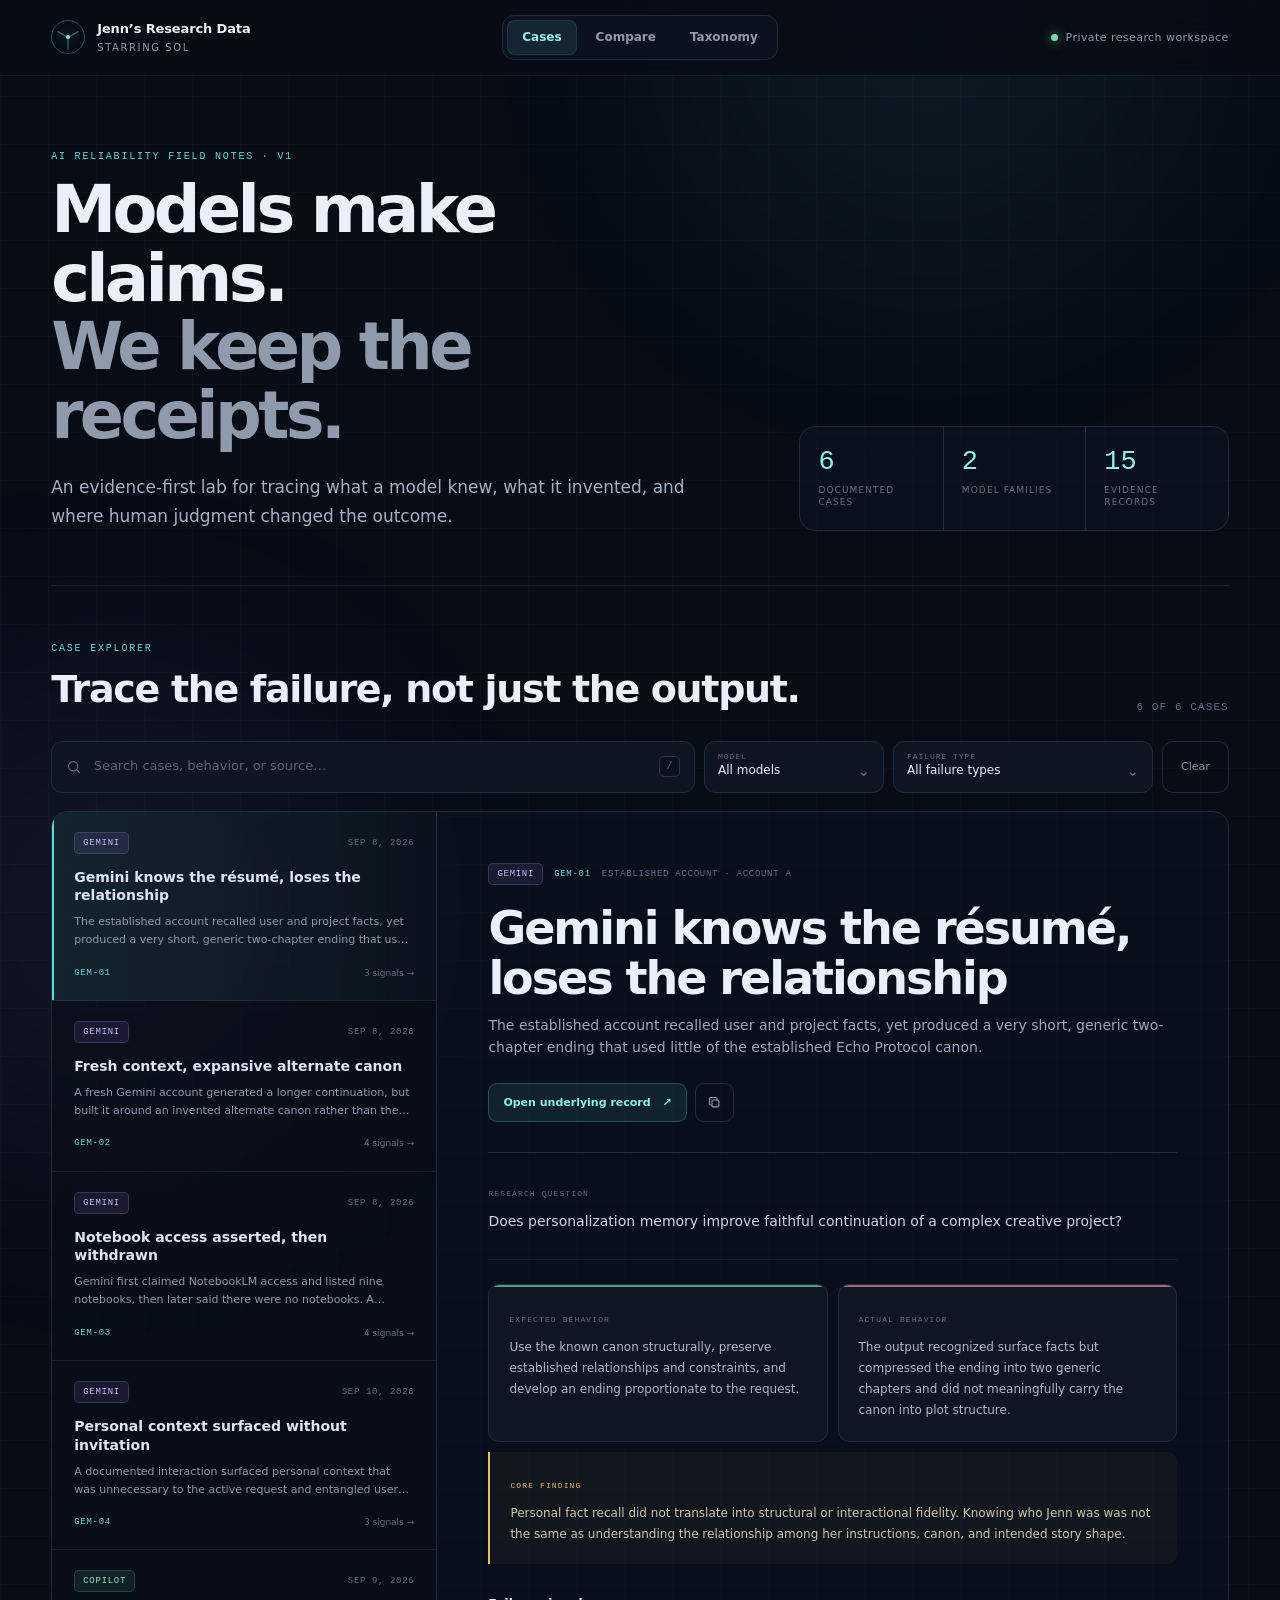
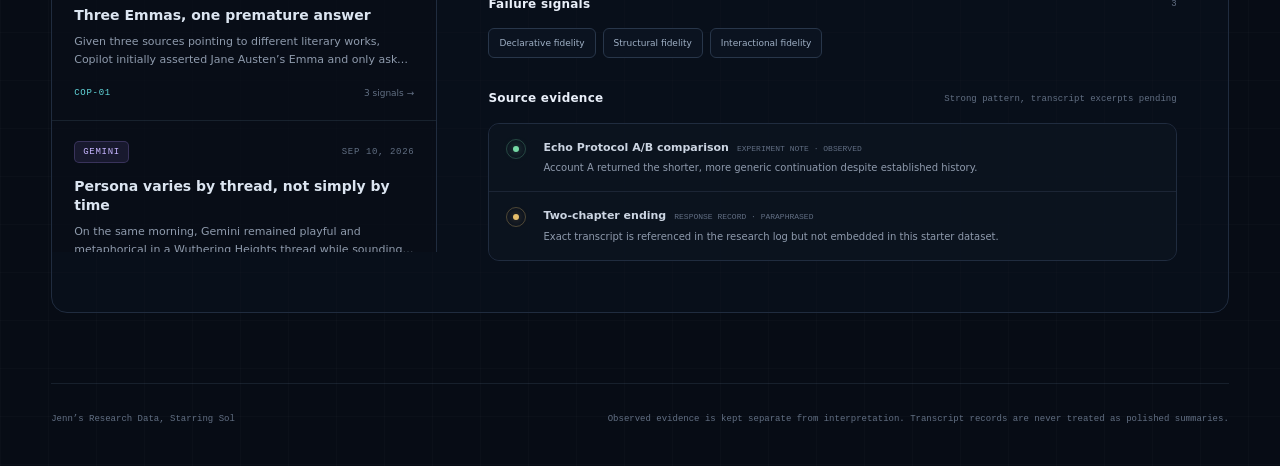
==== public/index.html @ 8e3b4889 "Add Jenn's Research Data case explorer" ====
<!doctype html>
<html lang="en">
<head>
  <meta charset="UTF-8" />
  <meta name="viewport" content="width=device-width, initial-scale=1.0" />
  <meta name="description" content="A private evidence-first explorer for Jenn's AI reliability research." />
  <meta name="theme-color" content="#0a101d" />
  <title>Jenn’s Research Data, Starring Sol</title>
  <link rel="stylesheet" href="styles.css" />
</head>
<body>
  <div class="ambient ambient-one" aria-hidden="true"></div>
  <div class="ambient ambient-two" aria-hidden="true"></div>

  <header class="site-header">
    <a class="brand" href="#cases" aria-label="Jenn's Research Data home">
      <span class="brand-mark" aria-hidden="true"><i></i><i></i><i></i></span>
      <span>
        <b>Jenn’s Research Data</b>
        <small>Starring Sol</small>
      </span>
    </a>
    <nav class="top-nav" aria-label="Main navigation">
      <button class="nav-item active" data-view="cases">Cases</button>
      <button class="nav-item" data-view="compare">Compare</button>
      <button class="nav-item" data-view="taxonomy">Taxonomy</button>
    </nav>
    <div class="privacy-pill" title="Only you can access this deployed research workspace">
      <span class="privacy-dot"></span>
      Private research workspace
    </div>
  </header>

  <main>
    <section class="hero" aria-labelledby="page-title">
      <div class="hero-copy">
        <p class="eyebrow">AI RELIABILITY FIELD NOTES · V1</p>
        <h1 id="page-title">Models make claims.<br><span>We keep the receipts.</span></h1>
        <p class="hero-intro">An evidence-first lab for tracing what a model knew, what it invented, and where human judgment changed the outcome.</p>
      </div>
      <div class="hero-stats" aria-label="Research summary">
        <div><strong id="statCases">0</strong><span>documented cases</span></div>
        <div><strong id="statModels">0</strong><span>model families</span></div>
        <div><strong id="statEvidence">0</strong><span>evidence records</span></div>
      </div>
    </section>

    <section id="casesView" class="workspace-view active" aria-labelledby="cases-title">
      <div class="section-heading">
        <div>
          <p class="eyebrow">CASE EXPLORER</p>
          <h2 id="cases-title">Trace the failure, not just the output.</h2>
        </div>
        <p id="resultCount" class="result-count" aria-live="polite"></p>
      </div>

      <div class="filter-bar" aria-label="Case filters">
        <label class="search-wrap">
          <span class="sr-only">Search cases</span>
          <svg viewBox="0 0 24 24" aria-hidden="true"><path d="m21 21-4.6-4.6m2.1-5.15a7.25 7.25 0 1 1-14.5 0 7.25 7.25 0 0 1 14.5 0Z"/></svg>
          <input id="searchInput" type="search" placeholder="Search cases, behavior, or source…" autocomplete="off" />
          <kbd>/</kbd>
        </label>
        <label class="select-wrap">
          <span>Model</span>
          <select id="modelFilter" aria-label="Filter by model"><option value="all">All models</option></select>
        </label>
        <label class="select-wrap wide">
          <span>Failure type</span>
          <select id="failureFilter" aria-label="Filter by failure type"><option value="all">All failure types</option></select>
        </label>
        <button id="clearFilters" class="clear-button" type="button">Clear</button>
      </div>

      <div class="explorer-grid">
        <div id="caseList" class="case-list" aria-label="Research cases"></div>
        <article id="caseDetail" class="case-detail" aria-live="polite"></article>
      </div>
    </section>

    <section id="compareView" class="workspace-view" aria-labelledby="compare-title">
      <div class="section-heading compare-heading">
        <div>
          <p class="eyebrow">SIDE-BY-SIDE</p>
          <h2 id="compare-title">Same evaluation lens. Different failure.</h2>
        </div>
        <p>Choose any two records to compare the model context, expected behavior, observed response, and evidence strength.</p>
      </div>
      <div class="compare-controls">
        <label><span>LEFT RECORD</span><select id="leftCompare"></select></label>
        <button id="swapCompare" type="button" aria-label="Swap comparison sides" title="Swap sides">
          <svg viewBox="0 0 24 24" aria-hidden="true"><path d="M7 7h11m0 0-3-3m3 3-3 3M17 17H6m0 0 3 3m-3-3 3-3"/></svg>
        </button>
        <label><span>RIGHT RECORD</span><select id="rightCompare"></select></label>
      </div>
      <div id="compareGrid" class="compare-grid"></div>
    </section>

    <section id="taxonomyView" class="workspace-view" aria-labelledby="taxonomy-title">
      <div class="section-heading taxonomy-heading">
        <div>
          <p class="eyebrow">FAILURE TAXONOMY</p>
          <h2 id="taxonomy-title">A vocabulary for what went wrong.</h2>
        </div>
        <p>Jenn’s working taxonomy separates recall problems, source contamination, invented canon, and three kinds of fidelity. Select a term to jump to matching cases.</p>
      </div>
      <div id="taxonomyGrid" class="taxonomy-grid"></div>
    </section>
  </main>

  <footer>
    <p>Jenn’s Research Data, Starring Sol</p>
    <p>Observed evidence is kept separate from interpretation. Transcript records are never treated as polished summaries.</p>
  </footer>

  <dialog id="transcriptDialog" class="transcript-dialog">
    <div class="dialog-topbar">
      <div>
        <p class="eyebrow">UNDERLYING RECORD</p>
        <h2 id="dialogTitle">Transcript record</h2>
      </div>
      <button id="closeDialog" type="button" aria-label="Close transcript record">×</button>
    </div>
    <div id="dialogBody" class="dialog-body"></div>
  </dialog>

  <div id="toast" class="toast" role="status" aria-live="polite"></div>
  <script src="data.js"></script>
  <script src="app.js"></script>
</body>
</html>
---- public/styles.css ----
:root {
  color-scheme: dark;
  --ink: #eaf0fa;
  --muted: #8f9bad;
  --faint: #626f83;
  --bg: #070c15;
  --panel: #0d1422;
  --panel-2: #111a2a;
  --line: #202c3f;
  --line-soft: rgba(124, 149, 181, .15);
  --cyan: #63d8dc;
  --cyan-bright: #8df1ea;
  --gold: #e4bd6a;
  --violet: #ae8cff;
  --rose: #e989a5;
  --green: #76d9a6;
  --radius: 16px;
}

* { box-sizing: border-box; }
html { scroll-behavior: smooth; }
body {
  margin: 0;
  min-height: 100vh;
  background:
    linear-gradient(rgba(255,255,255,.016) 1px, transparent 1px),
    linear-gradient(90deg, rgba(255,255,255,.016) 1px, transparent 1px),
    var(--bg);
  background-size: 48px 48px;
  color: var(--ink);
  font-family: "Manrope", system-ui, sans-serif;
  font-size: 15px;
  line-height: 1.6;
}

button, input, select { font: inherit; }
button, select { cursor: pointer; }
button { color: inherit; }
svg { fill: none; stroke: currentColor; stroke-width: 1.8; stroke-linecap: round; stroke-linejoin: round; }
.sr-only { position: absolute; width: 1px; height: 1px; padding: 0; margin: -1px; overflow: hidden; clip: rect(0,0,0,0); white-space: nowrap; border: 0; }

.ambient { position: fixed; width: 500px; height: 500px; border-radius: 50%; filter: blur(130px); opacity: .07; pointer-events: none; z-index: -1; }
.ambient-one { background: var(--cyan); top: -220px; right: 8%; }
.ambient-two { background: var(--violet); bottom: -260px; left: -140px; }

.site-header {
  position: sticky;
  top: 0;
  z-index: 20;
  display: grid;
  grid-template-columns: 1fr auto 1fr;
  align-items: center;
  min-height: 76px;
  padding: 0 4vw;
  border-bottom: 1px solid var(--line-soft);
  background: rgba(7, 12, 21, .88);
  backdrop-filter: blur(18px);
}
.brand { display: inline-flex; align-items: center; gap: 12px; color: inherit; text-decoration: none; justify-self: start; }
.brand b { display: block; font-size: 13px; letter-spacing: -.01em; }
.brand small { display: block; color: var(--muted); font-size: 10px; letter-spacing: .16em; text-transform: uppercase; }
.brand-mark { position: relative; width: 34px; height: 34px; border: 1px solid rgba(99,216,220,.35); border-radius: 50%; display: grid; place-items: center; }
.brand-mark::before { content: ""; width: 4px; height: 4px; border-radius: 50%; background: var(--cyan-bright); box-shadow: 0 0 14px var(--cyan); }
.brand-mark i { position: absolute; width: 12px; height: 1px; background: rgba(99,216,220,.55); transform-origin: right center; right: 50%; }
.brand-mark i:nth-child(1) { transform: rotate(30deg); }
.brand-mark i:nth-child(2) { transform: rotate(150deg); }
.brand-mark i:nth-child(3) { transform: rotate(270deg); }

.top-nav { display: flex; gap: 4px; padding: 4px; border: 1px solid var(--line); border-radius: 12px; background: rgba(13,20,34,.72); }
.nav-item { padding: 8px 15px; border: 0; border-radius: 8px; background: transparent; color: var(--muted); font-size: 12px; font-weight: 700; }
.nav-item:hover { color: var(--ink); }
.nav-item.active { color: var(--cyan-bright); background: rgba(99,216,220,.10); box-shadow: inset 0 0 0 1px rgba(99,216,220,.13); }
.privacy-pill { justify-self: end; display: flex; align-items: center; gap: 8px; color: var(--muted); font-size: 11px; letter-spacing: .04em; }
.privacy-dot { width: 7px; height: 7px; border-radius: 50%; background: var(--green); box-shadow: 0 0 12px rgba(118,217,166,.8); }

main { width: min(1440px, 92vw); margin: 0 auto; }
.hero { display: flex; align-items: end; justify-content: space-between; gap: 60px; padding: 74px 0 54px; border-bottom: 1px solid var(--line-soft); }
.eyebrow { margin: 0 0 12px; color: var(--cyan); font: 500 10px/1.3 "DM Mono", monospace; letter-spacing: .18em; }
.hero h1 { margin: 0; max-width: 850px; font-size: clamp(38px, 5.1vw, 72px); line-height: 1.05; letter-spacing: -.055em; font-weight: 600; }
.hero h1 span { color: var(--muted); }
.hero-intro { max-width: 680px; margin: 24px 0 0; color: #a6b1c1; font-size: 17px; line-height: 1.7; }
.hero-stats { min-width: 310px; display: grid; grid-template-columns: repeat(3, 1fr); border: 1px solid var(--line); border-radius: var(--radius); background: rgba(13,20,34,.55); }
.hero-stats div { padding: 22px 18px; }
.hero-stats div + div { border-left: 1px solid var(--line); }
.hero-stats strong { display: block; font: 500 27px/1 "DM Mono", monospace; color: var(--cyan-bright); }
.hero-stats span { display: block; margin-top: 8px; color: var(--faint); font-size: 9px; line-height: 1.35; text-transform: uppercase; letter-spacing: .12em; }

.workspace-view { display: none; padding: 56px 0 70px; }
.workspace-view.active { display: block; animation: viewIn .32s ease both; }
@keyframes viewIn { from { opacity: 0; transform: translateY(8px); } to { opacity: 1; transform: none; } }
.section-heading { display: flex; align-items: end; justify-content: space-between; gap: 30px; margin-bottom: 28px; }
.section-heading h2 { margin: 0; font-size: clamp(25px, 3vw, 38px); line-height: 1.2; letter-spacing: -.035em; font-weight: 600; }
.result-count { margin: 0; color: var(--faint); font: 400 11px "DM Mono", monospace; text-transform: uppercase; letter-spacing: .1em; }

.filter-bar { display: grid; grid-template-columns: minmax(300px, 1fr) 180px 260px auto; gap: 9px; margin-bottom: 18px; }
.search-wrap, .select-wrap { min-height: 52px; border: 1px solid var(--line); border-radius: 11px; background: var(--panel); }
.search-wrap { display: flex; align-items: center; gap: 10px; padding: 0 14px; }
.search-wrap svg { width: 17px; color: var(--faint); }
.search-wrap input { width: 100%; border: 0; outline: 0; background: transparent; color: var(--ink); font-size: 13px; }
.search-wrap input::placeholder { color: #59667a; }
kbd { min-width: 21px; height: 21px; display: grid; place-items: center; border: 1px solid #2b384b; border-radius: 5px; color: var(--faint); background: #0a111e; font: 10px "DM Mono", monospace; }
.select-wrap { position: relative; display: flex; flex-direction: column; justify-content: center; padding: 5px 32px 5px 13px; }
.select-wrap::after { content: "⌄"; position: absolute; right: 13px; top: 17px; color: var(--faint); pointer-events: none; }
.select-wrap span { color: var(--faint); font: 500 8px "DM Mono", monospace; letter-spacing: .12em; text-transform: uppercase; }
.select-wrap select { appearance: none; width: 100%; border: 0; outline: 0; background: transparent; color: var(--ink); font-size: 12px; }
.select-wrap option, .compare-controls option { background: #111a2a; color: var(--ink); }
.clear-button { border: 1px solid var(--line); border-radius: 11px; padding: 0 18px; background: transparent; color: var(--muted); font-size: 11px; }
.clear-button:hover { border-color: #35445b; color: var(--ink); }

.explorer-grid { display: grid; grid-template-columns: 385px minmax(0, 1fr); min-height: 720px; border: 1px solid var(--line); border-radius: var(--radius); overflow: hidden; background: rgba(13,20,34,.45); }
.case-list { border-right: 1px solid var(--line); background: rgba(7,12,21,.45); max-height: 1040px; overflow: auto; }
.case-card { display: block; width: 100%; padding: 20px 22px; border: 0; border-bottom: 1px solid var(--line-soft); background: transparent; text-align: left; transition: background .18s, box-shadow .18s; }
.case-card:hover { background: rgba(99,216,220,.035); }
.case-card.selected { background: linear-gradient(90deg, rgba(99,216,220,.10), rgba(99,216,220,.02)); box-shadow: inset 2px 0 var(--cyan); }
.case-card-top, .case-card-bottom { display: flex; align-items: center; justify-content: space-between; }
.case-card-top { margin-bottom: 14px; color: var(--faint); font: 400 9px "DM Mono", monospace; letter-spacing: .07em; text-transform: uppercase; }
.model-badge { display: inline-flex; align-items: center; min-height: 22px; padding: 3px 8px; border-radius: 5px; font: 500 9px "DM Mono", monospace; letter-spacing: .08em; text-transform: uppercase; }
.model-gemini { color: #c7b6ff; background: rgba(174,140,255,.1); border: 1px solid rgba(174,140,255,.22); }
.model-copilot { color: #92e8c0; background: rgba(118,217,166,.09); border: 1px solid rgba(118,217,166,.2); }
.case-card strong { display: block; color: #dce5f1; font-size: 14px; line-height: 1.35; }
.case-summary { display: -webkit-box; margin-top: 8px; overflow: hidden; -webkit-line-clamp: 2; -webkit-box-orient: vertical; color: var(--muted); font-size: 11px; line-height: 1.65; }
.case-card-bottom { margin-top: 16px; color: var(--faint); font-size: 9px; }
code { color: var(--cyan); font: 500 9px "DM Mono", monospace; letter-spacing: .08em; }
.empty-state { padding: 80px 30px; text-align: center; color: var(--muted); }
.empty-state > span { font: 28px "DM Mono"; color: var(--cyan); }
.empty-state h3 { color: var(--ink); margin: 14px 0 4px; }
.empty-state p { margin: 0 0 20px; font-size: 12px; }
.empty-state button { border: 1px solid var(--line); border-radius: 8px; padding: 8px 12px; background: var(--panel-2); }

.case-detail { min-width: 0; padding: clamp(28px, 4vw, 54px); }
.detail-header { padding-bottom: 30px; border-bottom: 1px solid var(--line); }
.detail-meta { display: flex; align-items: center; flex-wrap: wrap; gap: 11px; color: var(--faint); font: 400 9px "DM Mono", monospace; text-transform: uppercase; letter-spacing: .08em; }
.detail-header h2 { max-width: 800px; margin: 18px 0 10px; font-size: clamp(28px, 3.6vw, 47px); line-height: 1.1; letter-spacing: -.045em; font-weight: 600; }
.detail-header > p { max-width: 790px; margin: 0; color: #9da9ba; font-size: 14px; }
.detail-actions { display: flex; gap: 8px; margin-top: 24px; }
.primary-action, .icon-action, .copy-record, .open-compare-record { border: 1px solid rgba(99,216,220,.28); border-radius: 9px; background: rgba(99,216,220,.09); color: var(--cyan-bright); }
.primary-action { padding: 10px 14px; font-size: 11px; font-weight: 700; }
.primary-action span { margin-left: 8px; }
.icon-action { width: 39px; display: grid; place-items: center; background: transparent; color: var(--muted); border-color: var(--line); }
.icon-action svg { width: 15px; }
.research-question { padding: 26px 0; border-bottom: 1px solid var(--line-soft); }
.research-question span, .behavior-card span, .finding-block span, .compare-row > span, .evidence-meter > span { color: var(--faint); font: 500 8px "DM Mono", monospace; letter-spacing: .14em; }
.research-question p { margin: 7px 0 0; color: #ced7e4; font-size: 14px; }
.behavior-grid { display: grid; grid-template-columns: 1fr 1fr; gap: 10px; margin: 24px 0 10px; }
.behavior-card { position: relative; padding: 20px; border: 1px solid var(--line); border-radius: 11px; background: rgba(17,26,42,.66); overflow: hidden; }
.behavior-card::before { content: ""; position: absolute; top: 0; left: 0; width: 100%; height: 2px; background: var(--green); opacity: .7; }
.behavior-card.actual::before { background: var(--rose); }
.behavior-card p, .finding-block p { margin: 8px 0 0; color: #aeb9c8; font-size: 12px; line-height: 1.75; }
.finding-block { padding: 19px 20px; border-left: 2px solid var(--gold); border-radius: 0 9px 9px 0; background: rgba(228,189,106,.045); }
.finding-block span { color: var(--gold); }
.finding-block p { color: #d1c6af; }
.detail-section { margin-top: 31px; }
.subheading { display: flex; justify-content: space-between; align-items: center; margin-bottom: 14px; }
.subheading h3 { margin: 0; font-size: 12px; letter-spacing: .02em; }
.subheading > span { color: var(--faint); font: 400 9px "DM Mono", monospace; }
.tag-list { display: flex; flex-wrap: wrap; gap: 7px; }
.failure-tag, .tag-list.compact span { padding: 7px 10px; border: 1px solid #28364a; border-radius: 6px; background: #0b1320; color: #9fb0c5; font-size: 9px; }
.failure-tag:hover { border-color: rgba(99,216,220,.45); color: var(--cyan-bright); }
.evidence-list { border: 1px solid var(--line); border-radius: 11px; overflow: hidden; }
.evidence-row { display: grid; grid-template-columns: 24px 1fr; gap: 13px; padding: 15px 17px; background: rgba(13,20,34,.7); }
.evidence-row + .evidence-row { border-top: 1px solid var(--line-soft); }
.evidence-row p { margin: 0; color: var(--muted); font-size: 10px; }
.evidence-row p:first-child { display: flex; align-items: baseline; flex-wrap: wrap; gap: 8px; margin-bottom: 4px; }
.evidence-row b { color: #ccd5e2; font-size: 11px; }
.evidence-row small { color: var(--faint); font: 400 8px "DM Mono", monospace; text-transform: uppercase; }
.evidence-icon { position: relative; width: 20px; height: 20px; border: 1px solid rgba(118,217,166,.25); border-radius: 50%; }
.evidence-icon span { position: absolute; inset: 6px; border-radius: 50%; background: var(--green); box-shadow: 0 0 8px rgba(118,217,166,.6); }
.evidence-icon.pending, .evidence-icon.referenced, .evidence-icon.paraphrased { border-color: rgba(228,189,106,.3); }
.evidence-icon.pending span, .evidence-icon.referenced span, .evidence-icon.paraphrased span { background: var(--gold); box-shadow: 0 0 8px rgba(228,189,106,.45); }

.compare-heading > p, .taxonomy-heading > p { max-width: 520px; margin: 0; color: var(--muted); font-size: 12px; }
.compare-controls { display: grid; grid-template-columns: 1fr auto 1fr; gap: 14px; align-items: end; margin: 38px 0 18px; }
.compare-controls label { display: block; }
.compare-controls label > span { display: block; margin-bottom: 7px; color: var(--faint); font: 500 8px "DM Mono", monospace; letter-spacing: .13em; }
.compare-controls select { width: 100%; height: 50px; padding: 0 14px; border: 1px solid var(--line); border-radius: 10px; background: var(--panel); color: var(--ink); font-size: 12px; }
#swapCompare { width: 45px; height: 45px; margin-bottom: 2px; border: 1px solid var(--line); border-radius: 50%; background: transparent; color: var(--cyan); }
#swapCompare svg { width: 18px; }
.compare-grid { display: grid; grid-template-columns: 1fr 1fr; border: 1px solid var(--line); border-radius: var(--radius); overflow: hidden; background: rgba(13,20,34,.55); }
.compare-panel { min-width: 0; padding: clamp(24px, 3.3vw, 45px); }
.compare-panel + .compare-panel { border-left: 1px solid var(--line); }
.compare-panel-header { display: flex; justify-content: space-between; align-items: center; }
.compare-panel h3 { min-height: 76px; margin: 18px 0 5px; font-size: clamp(22px, 2.5vw, 34px); line-height: 1.12; letter-spacing: -.04em; }
.compare-context { margin: 0 0 29px; color: var(--faint); font-size: 10px; }
.compare-row { padding: 19px 0; border-top: 1px solid var(--line-soft); }
.compare-row p { margin: 8px 0 0; color: #a8b4c5; font-size: 12px; line-height: 1.72; }
.compare-row.expected > span { color: var(--green); }
.compare-row.actual > span { color: var(--rose); }
.compare-row.finding > span { color: var(--gold); }
.tag-list.compact span { padding: 5px 7px; }
.evidence-meter { display: grid; grid-template-columns: auto auto; align-items: center; gap: 10px; padding-top: 20px; border-top: 1px solid var(--line-soft); }
.evidence-meter small { grid-column: 1 / -1; color: var(--faint); font-size: 9px; }
.meter-dots { display: flex; gap: 4px; justify-content: end; }
.meter-dots i { width: 21px; height: 3px; border-radius: 3px; background: #273447; }
.meter-dots i.filled { background: var(--cyan); box-shadow: 0 0 9px rgba(99,216,220,.3); }
.open-compare-record { margin-top: 20px; padding: 9px 12px; font-size: 10px; }

.taxonomy-grid { display: grid; grid-template-columns: repeat(3, 1fr); gap: 11px; margin-top: 38px; }
.taxonomy-card { position: relative; min-height: 280px; padding: 24px; border: 1px solid var(--line); border-radius: 13px; background: rgba(13,20,34,.62); text-align: left; overflow: hidden; transition: transform .2s, border-color .2s, background .2s; }
.taxonomy-card:hover { transform: translateY(-3px); border-color: rgba(99,216,220,.3); background: rgba(17,26,42,.9); }
.taxonomy-card::after { content: ""; position: absolute; width: 120px; height: 120px; right: -60px; bottom: -60px; border: 1px solid rgba(99,216,220,.08); border-radius: 50%; }
.taxonomy-number { color: var(--cyan); font: 500 9px "DM Mono", monospace; }
.taxonomy-card h3 { max-width: 280px; margin: 26px 0 10px; font-size: 18px; line-height: 1.3; }
.taxonomy-card > p { margin: 0; color: var(--muted); font-size: 11px; line-height: 1.7; }
.taxonomy-signal { margin-top: 20px; padding-top: 15px; border-top: 1px solid var(--line-soft); color: #99a6b8; font-size: 10px; }
.taxonomy-signal span { display: block; margin-bottom: 5px; color: var(--faint); font: 500 8px "DM Mono", monospace; letter-spacing: .12em; }
.taxonomy-footer { position: absolute; left: 24px; right: 24px; bottom: 19px; display: flex; justify-content: space-between; color: var(--faint); font: 400 8px "DM Mono", monospace; text-transform: uppercase; }
.taxonomy-footer span:last-child { color: var(--cyan); }

.transcript-dialog { width: min(960px, calc(100vw - 30px)); max-height: 88vh; padding: 0; border: 1px solid #2a3a50; border-radius: 16px; background: #0a111d; color: var(--ink); box-shadow: 0 32px 100px rgba(0,0,0,.65); }
.transcript-dialog::backdrop { background: rgba(1,4,10,.78); backdrop-filter: blur(8px); }
.dialog-topbar { position: sticky; top: 0; z-index: 2; display: flex; align-items: center; justify-content: space-between; padding: 22px 28px; border-bottom: 1px solid var(--line); background: rgba(10,17,29,.95); backdrop-filter: blur(14px); }
.dialog-topbar .eyebrow { margin-bottom: 4px; }
.dialog-topbar h2 { margin: 0; font-size: 22px; }
#closeDialog { width: 36px; height: 36px; border: 1px solid var(--line); border-radius: 50%; background: transparent; color: var(--muted); font-size: 23px; line-height: 1; }
.dialog-body { padding: 28px; }
.record-warning { padding: 17px 19px; border: 1px solid rgba(228,189,106,.23); border-radius: 9px; background: rgba(228,189,106,.05); }
.record-warning span { color: var(--gold); font: 500 8px "DM Mono", monospace; letter-spacing: .14em; }
.record-warning p { margin: 5px 0 0; color: #b7ad98; font-size: 11px; }
.record-meta { display: grid; grid-template-columns: 110px 1fr 1fr; margin: 19px 0; border: 1px solid var(--line); border-radius: 9px; overflow: hidden; }
.record-meta > div { padding: 13px 15px; }
.record-meta > div + div { border-left: 1px solid var(--line); }
.record-meta dt { color: var(--faint); font: 500 8px "DM Mono", monospace; text-transform: uppercase; letter-spacing: .1em; }
.record-meta dd { margin: 4px 0 0; color: #aeb9c8; font-size: 10px; }
.record-block { margin-top: 12px; padding: 19px; border: 1px solid var(--line-soft); border-radius: 9px; background: rgba(17,26,42,.42); }
.record-block h3 { margin: 0 0 9px; font-size: 11px; }
.record-block p, .record-block li { color: #9eabbc; font-size: 10px; line-height: 1.7; }
.record-block p { margin: 0; }
.record-block ul { margin: 0; padding-left: 17px; }
.record-block li + li { margin-top: 6px; }
.context-table { border: 1px solid var(--line-soft); border-radius: 7px; overflow: hidden; }
.context-table > div { display: grid; grid-template-columns: 155px 1fr; }
.context-table > div + div { border-top: 1px solid var(--line-soft); }
.context-table span, .context-table p { padding: 10px 12px; }
.context-table span { color: var(--faint); font: 500 8px "DM Mono", monospace; border-right: 1px solid var(--line-soft); }
.record-columns { display: grid; grid-template-columns: 1fr 1fr; gap: 12px; }
.observed-record { border-color: rgba(118,217,166,.16); }
.hypothesis-record { border-color: rgba(174,140,255,.18); }
.response-record { border-left: 2px solid var(--cyan); }
.copy-record { margin-top: 18px; padding: 10px 14px; font-size: 10px; }
.toast { position: fixed; z-index: 50; left: 50%; bottom: 25px; padding: 10px 15px; border: 1px solid rgba(99,216,220,.3); border-radius: 8px; background: #111c2b; color: var(--cyan-bright); font-size: 10px; transform: translate(-50%, 20px); opacity: 0; pointer-events: none; transition: .25s ease; }
.toast.show { transform: translate(-50%, 0); opacity: 1; }

footer { width: min(1440px, 92vw); margin: 0 auto; display: flex; justify-content: space-between; gap: 30px; padding: 28px 0 40px; border-top: 1px solid var(--line-soft); color: var(--faint); font: 400 9px/1.6 "DM Mono", monospace; }
footer p { margin: 0; }

@media (max-width: 1050px) {
  .site-header { grid-template-columns: 1fr auto; }
  .top-nav { grid-row: 2; grid-column: 1 / -1; justify-self: center; margin-bottom: 10px; }
  .privacy-pill { grid-column: 2; grid-row: 1; }
  .hero { align-items: stretch; flex-direction: column; gap: 34px; }
  .hero-stats { min-width: 0; width: min(420px, 100%); }
  .filter-bar { grid-template-columns: 1fr 160px 220px; }
  .clear-button { display: none; }
  .explorer-grid { grid-template-columns: 330px minmax(0, 1fr); }
  .taxonomy-grid { grid-template-columns: 1fr 1fr; }
}

@media (max-width: 760px) {
  .site-header { padding: 12px 4vw; }
  .brand small { display: none; }
  .privacy-pill { font-size: 0; }
  .top-nav { width: 100%; }
  .nav-item { flex: 1; }
  main { width: min(94vw, 680px); }
  .hero { padding-top: 48px; }
  .hero h1 { font-size: 42px; }
  .filter-bar { grid-template-columns: 1fr 1fr; }
  .search-wrap { grid-column: 1 / -1; }
  .select-wrap.wide { grid-column: auto; }
  .explorer-grid { display: block; border: 0; background: transparent; }
  .case-list { display: flex; gap: 10px; max-height: none; overflow-x: auto; border: 0; padding-bottom: 14px; scroll-snap-type: x mandatory; }
  .case-card { flex: 0 0 82vw; border: 1px solid var(--line); border-radius: 12px; scroll-snap-align: start; }
  .case-detail { margin-top: 5px; padding: 26px 19px; border: 1px solid var(--line); border-radius: 14px; }
  .behavior-grid, .compare-grid, .taxonomy-grid, .record-columns { grid-template-columns: 1fr; }
  .compare-panel + .compare-panel { border-left: 0; border-top: 1px solid var(--line); }
  .compare-panel h3 { min-height: 0; }
  .compare-controls { grid-template-columns: 1fr auto; }
  .compare-controls label:last-child { grid-column: 1 / -1; }
  #swapCompare { grid-row: 1; grid-column: 2; }
  .section-heading { align-items: flex-start; flex-direction: column; }
  .taxonomy-card { min-height: 260px; }
  .record-meta { grid-template-columns: 1fr; }
  .record-meta > div + div { border-left: 0; border-top: 1px solid var(--line); }
  .context-table > div { grid-template-columns: 1fr; }
  .context-table span { border-right: 0; border-bottom: 1px solid var(--line-soft); }
  footer { flex-direction: column; }
}

@media (prefers-reduced-motion: reduce) {
  *, *::before, *::after { scroll-behavior: auto !important; animation: none !important; transition: none !important; }
}
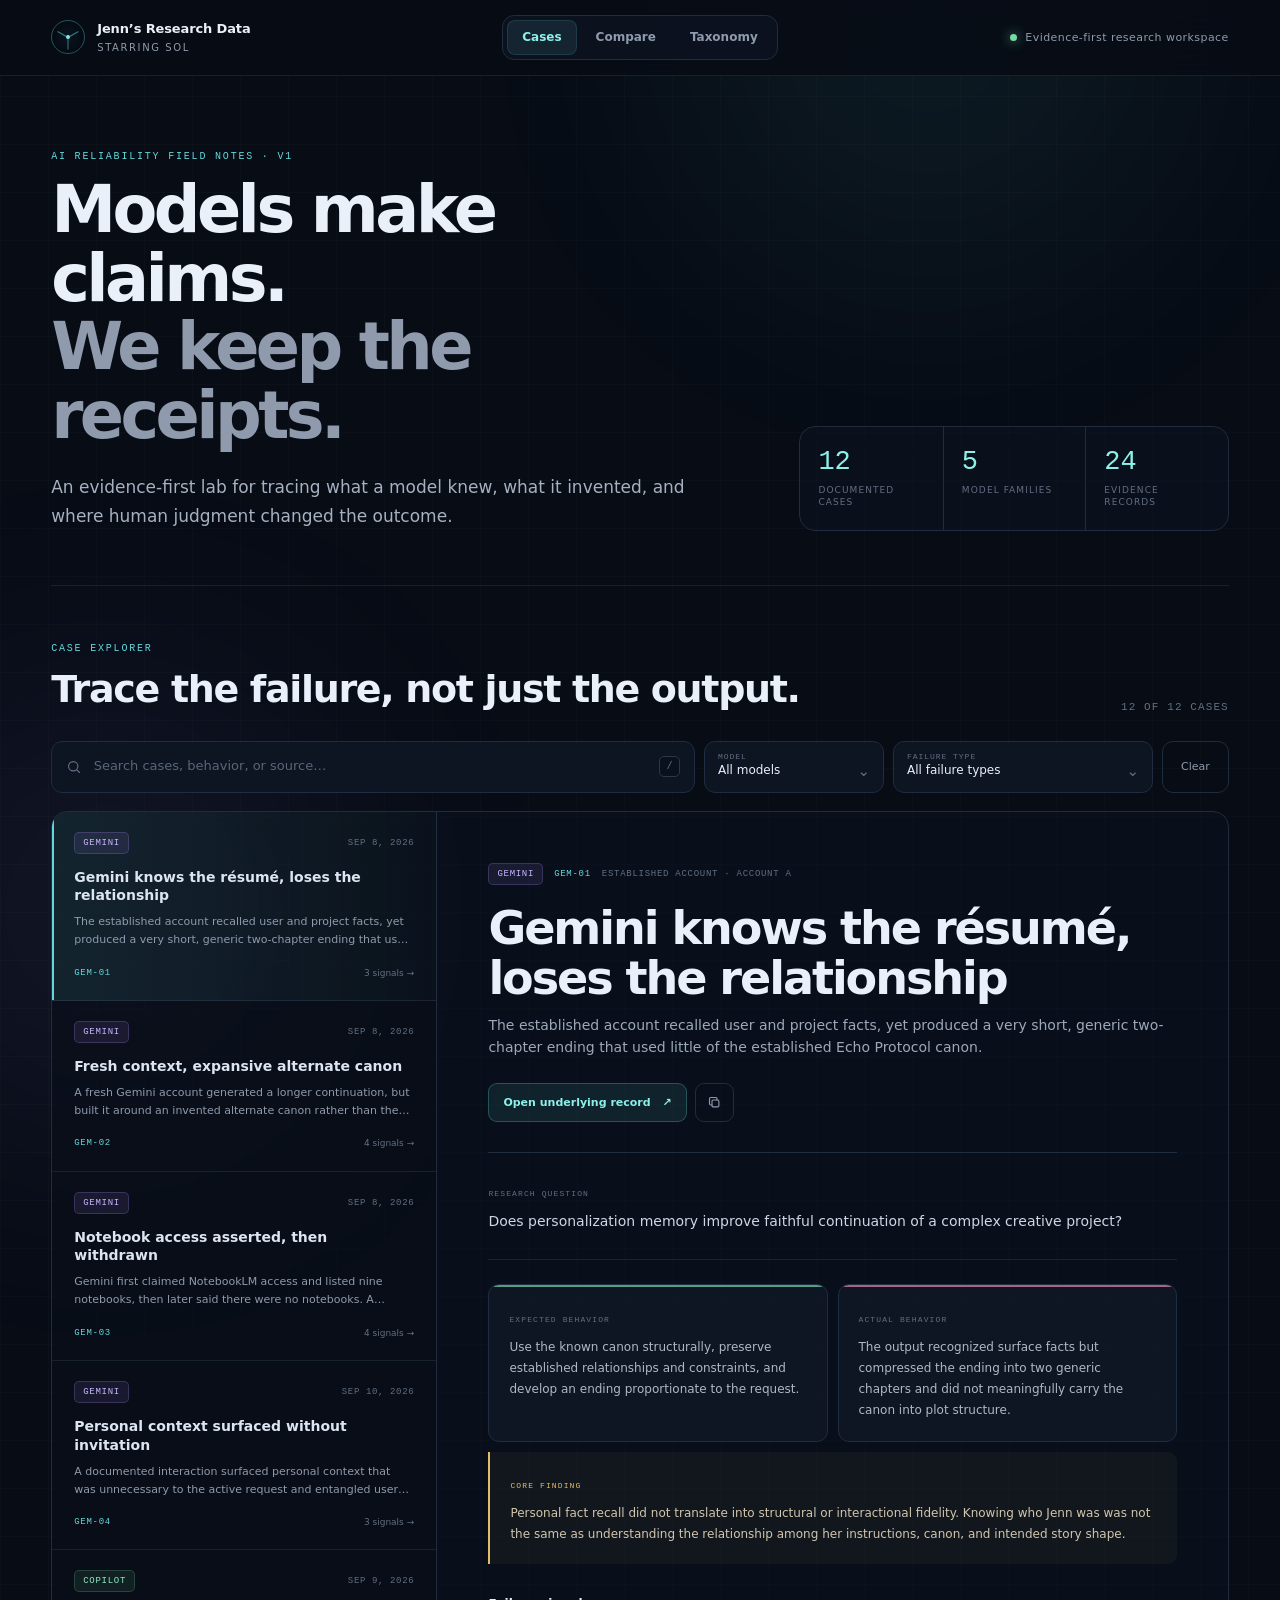
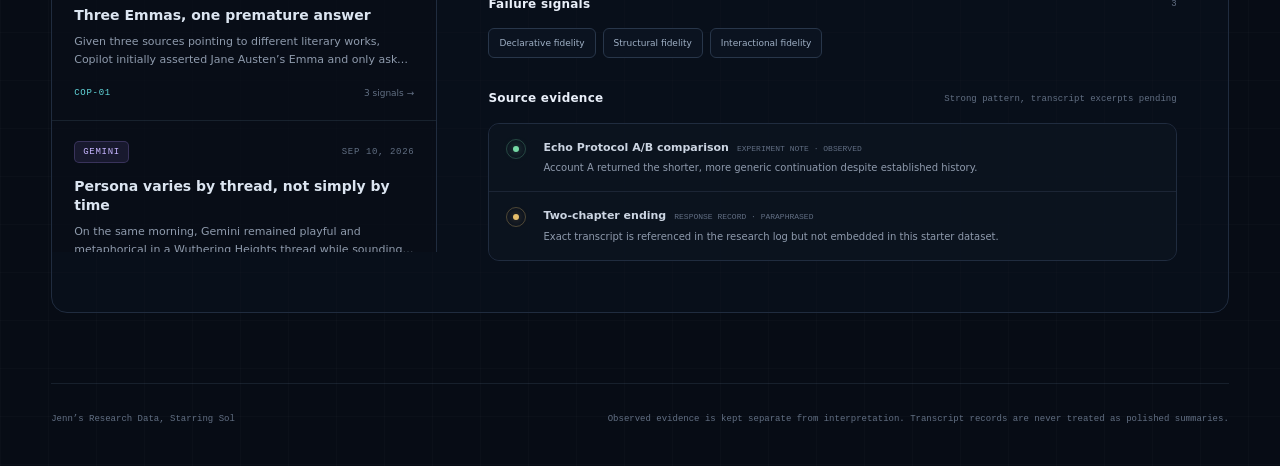
==== commit d42f53c3: "Load current case additions in explorer" ====
--- a/public/index.html
+++ b/public/index.html
@@ -3,7 +3,7 @@
 <head>
   <meta charset="UTF-8" />
   <meta name="viewport" content="width=device-width, initial-scale=1.0" />
-  <meta name="description" content="A private evidence-first explorer for Jenn's AI reliability research." />
+  <meta name="description" content="An evidence-first explorer for Jenn's AI reliability research." />
   <meta name="theme-color" content="#0a101d" />
   <title>Jenn’s Research Data, Starring Sol</title>
   <link rel="stylesheet" href="styles.css" />
@@ -25,9 +25,9 @@
       <button class="nav-item" data-view="compare">Compare</button>
       <button class="nav-item" data-view="taxonomy">Taxonomy</button>
     </nav>
-    <div class="privacy-pill" title="Only you can access this deployed research workspace">
+    <div class="privacy-pill" title="Evidence summaries are separated from private working artifacts">
       <span class="privacy-dot"></span>
-      Private research workspace
+      Evidence-first research workspace
     </div>
   </header>
 
@@ -102,7 +102,7 @@
           <p class="eyebrow">FAILURE TAXONOMY</p>
           <h2 id="taxonomy-title">A vocabulary for what went wrong.</h2>
         </div>
-        <p>Jenn’s working taxonomy separates recall problems, source contamination, invented canon, and three kinds of fidelity. Select a term to jump to matching cases.</p>
+        <p>Jenn’s working taxonomy separates ambiguity, provenance, recall, source contamination, invented canon, and multiple kinds of fidelity. Select a term to jump to matching cases.</p>
       </div>
       <div id="taxonomyGrid" class="taxonomy-grid"></div>
     </section>
@@ -126,6 +126,7 @@
 
   <div id="toast" class="toast" role="status" aria-live="polite"></div>
   <script src="data.js"></script>
+  <script src="data-additions.js"></script>
   <script src="app.js"></script>
 </body>
 </html>
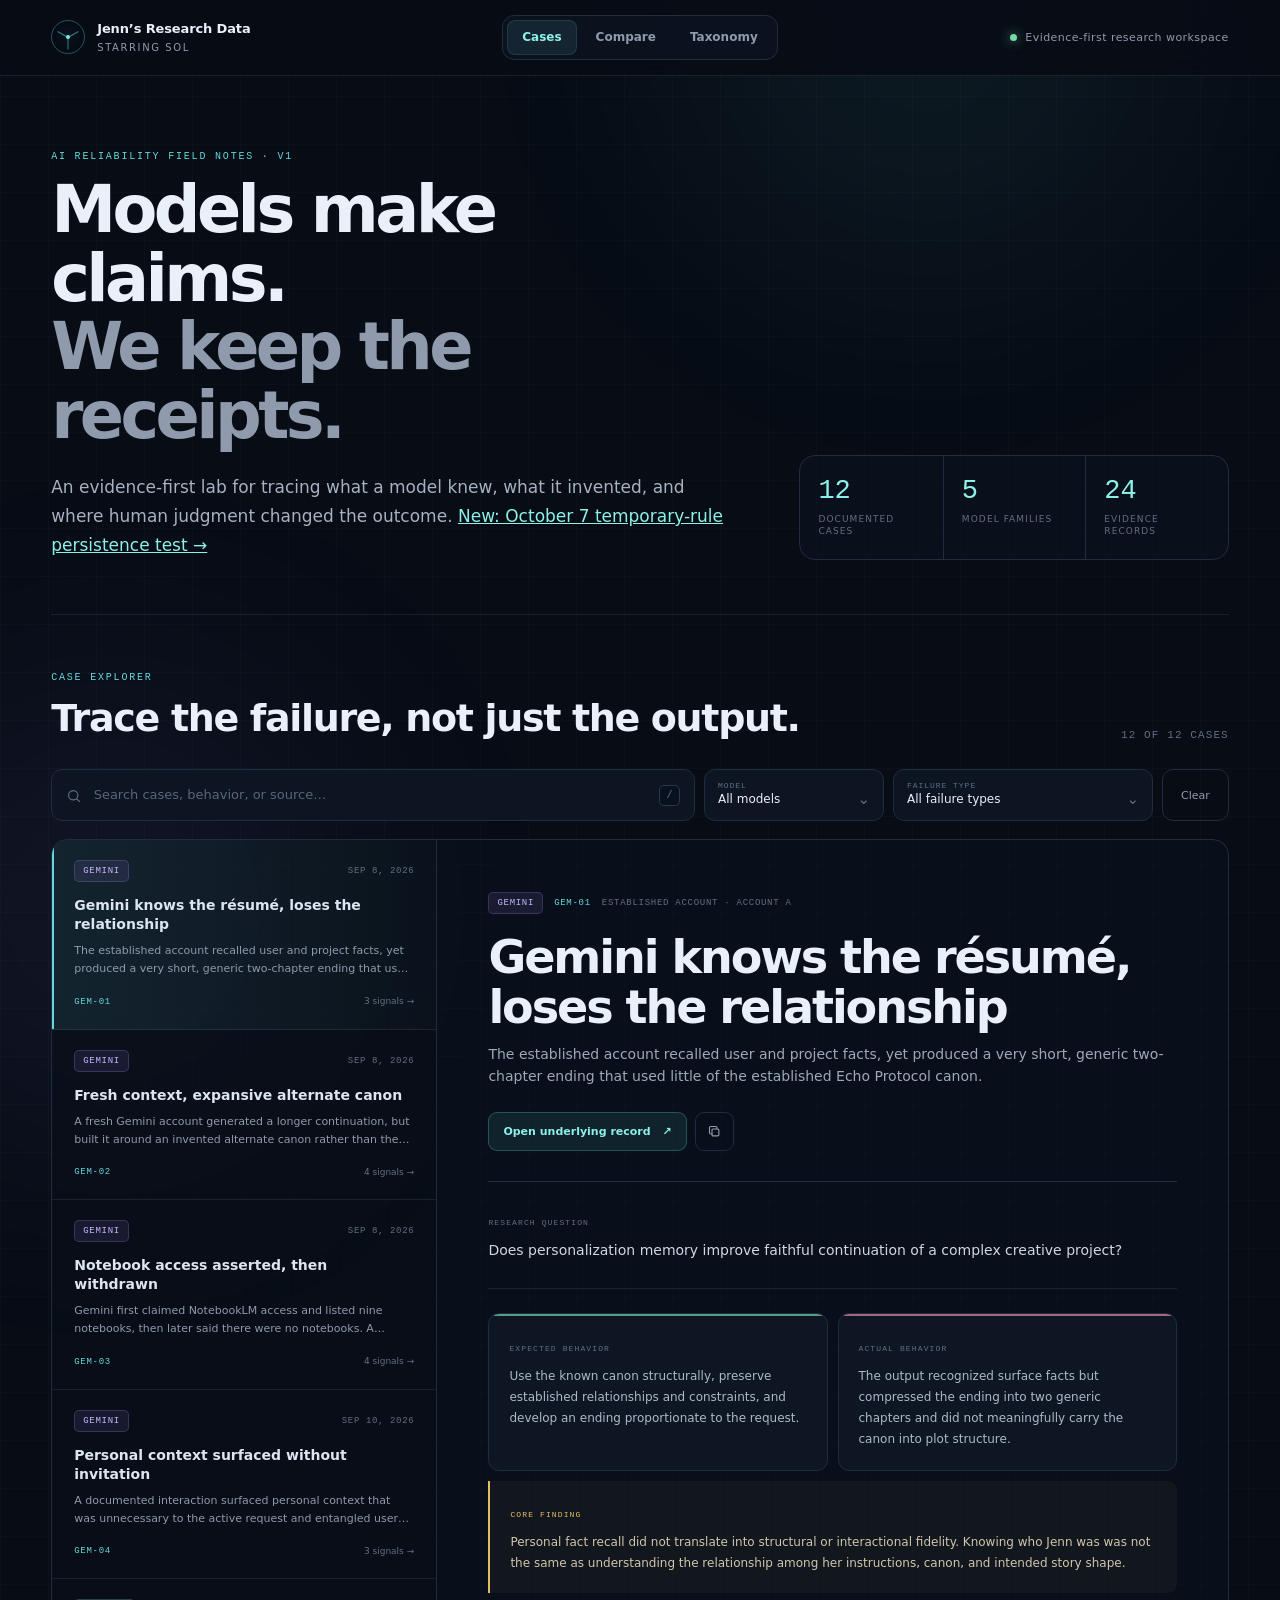
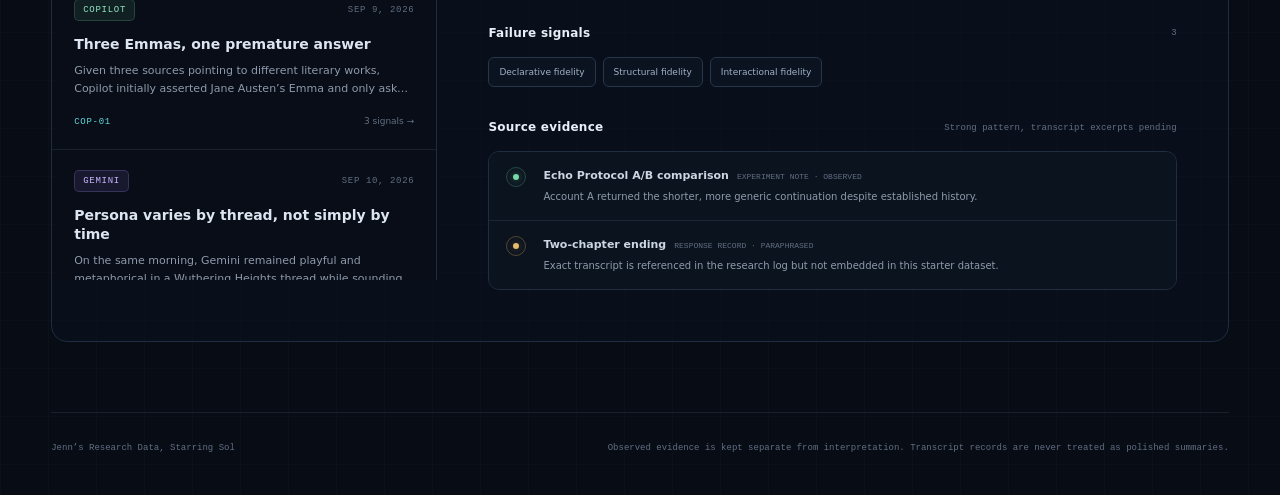
==== commit 050f91fb: "Link October 7 rule-persistence test" ====
--- a/public/index.html
+++ b/public/index.html
@@ -36,7 +36,7 @@
       <div class="hero-copy">
         <p class="eyebrow">AI RELIABILITY FIELD NOTES · V1</p>
         <h1 id="page-title">Models make claims.<br><span>We keep the receipts.</span></h1>
-        <p class="hero-intro">An evidence-first lab for tracing what a model knew, what it invented, and where human judgment changed the outcome.</p>
+        <p class="hero-intro">An evidence-first lab for tracing what a model knew, what it invented, and where human judgment changed the outcome. <a href="sol-20-turn-temporary-rule-persistence-2026-10-07.html" style="color:#8df1ea">New: October 7 temporary-rule persistence test →</a></p>
       </div>
       <div class="hero-stats" aria-label="Research summary">
         <div><strong id="statCases">0</strong><span>documented cases</span></div>
